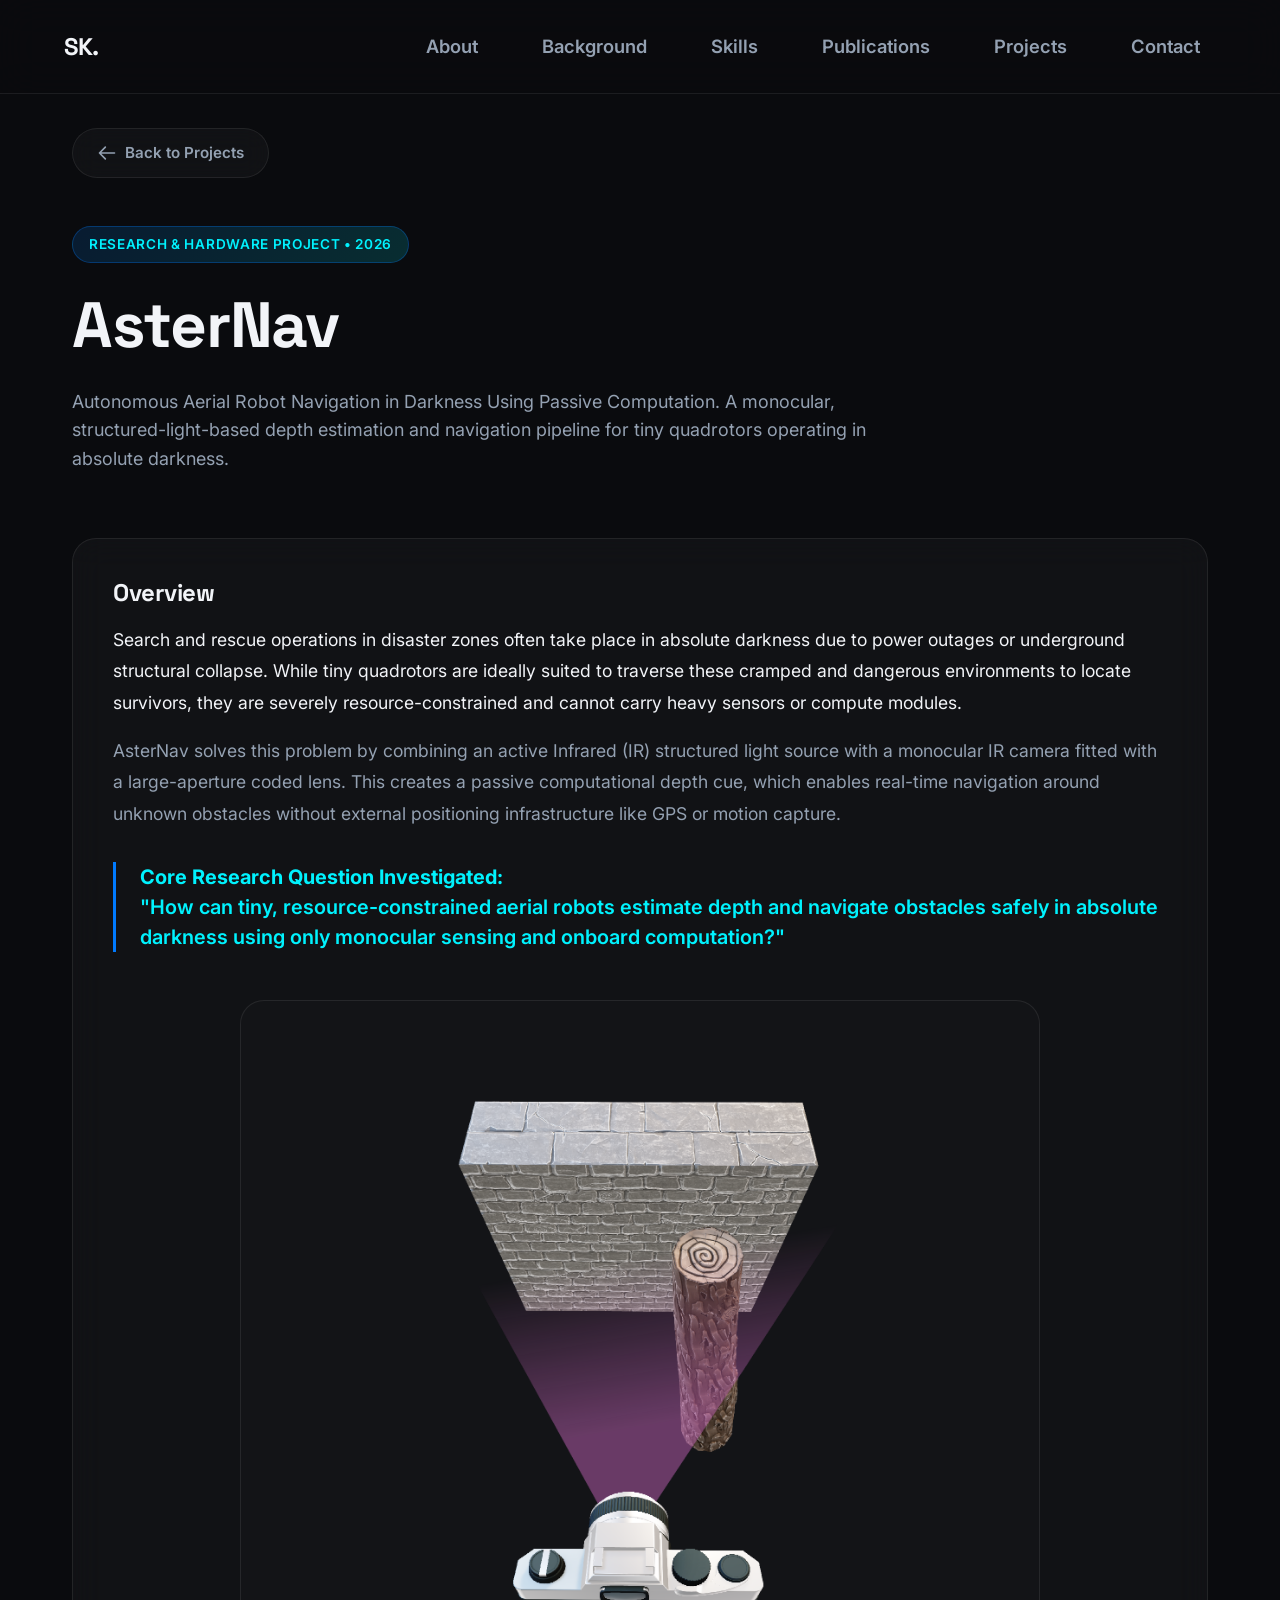
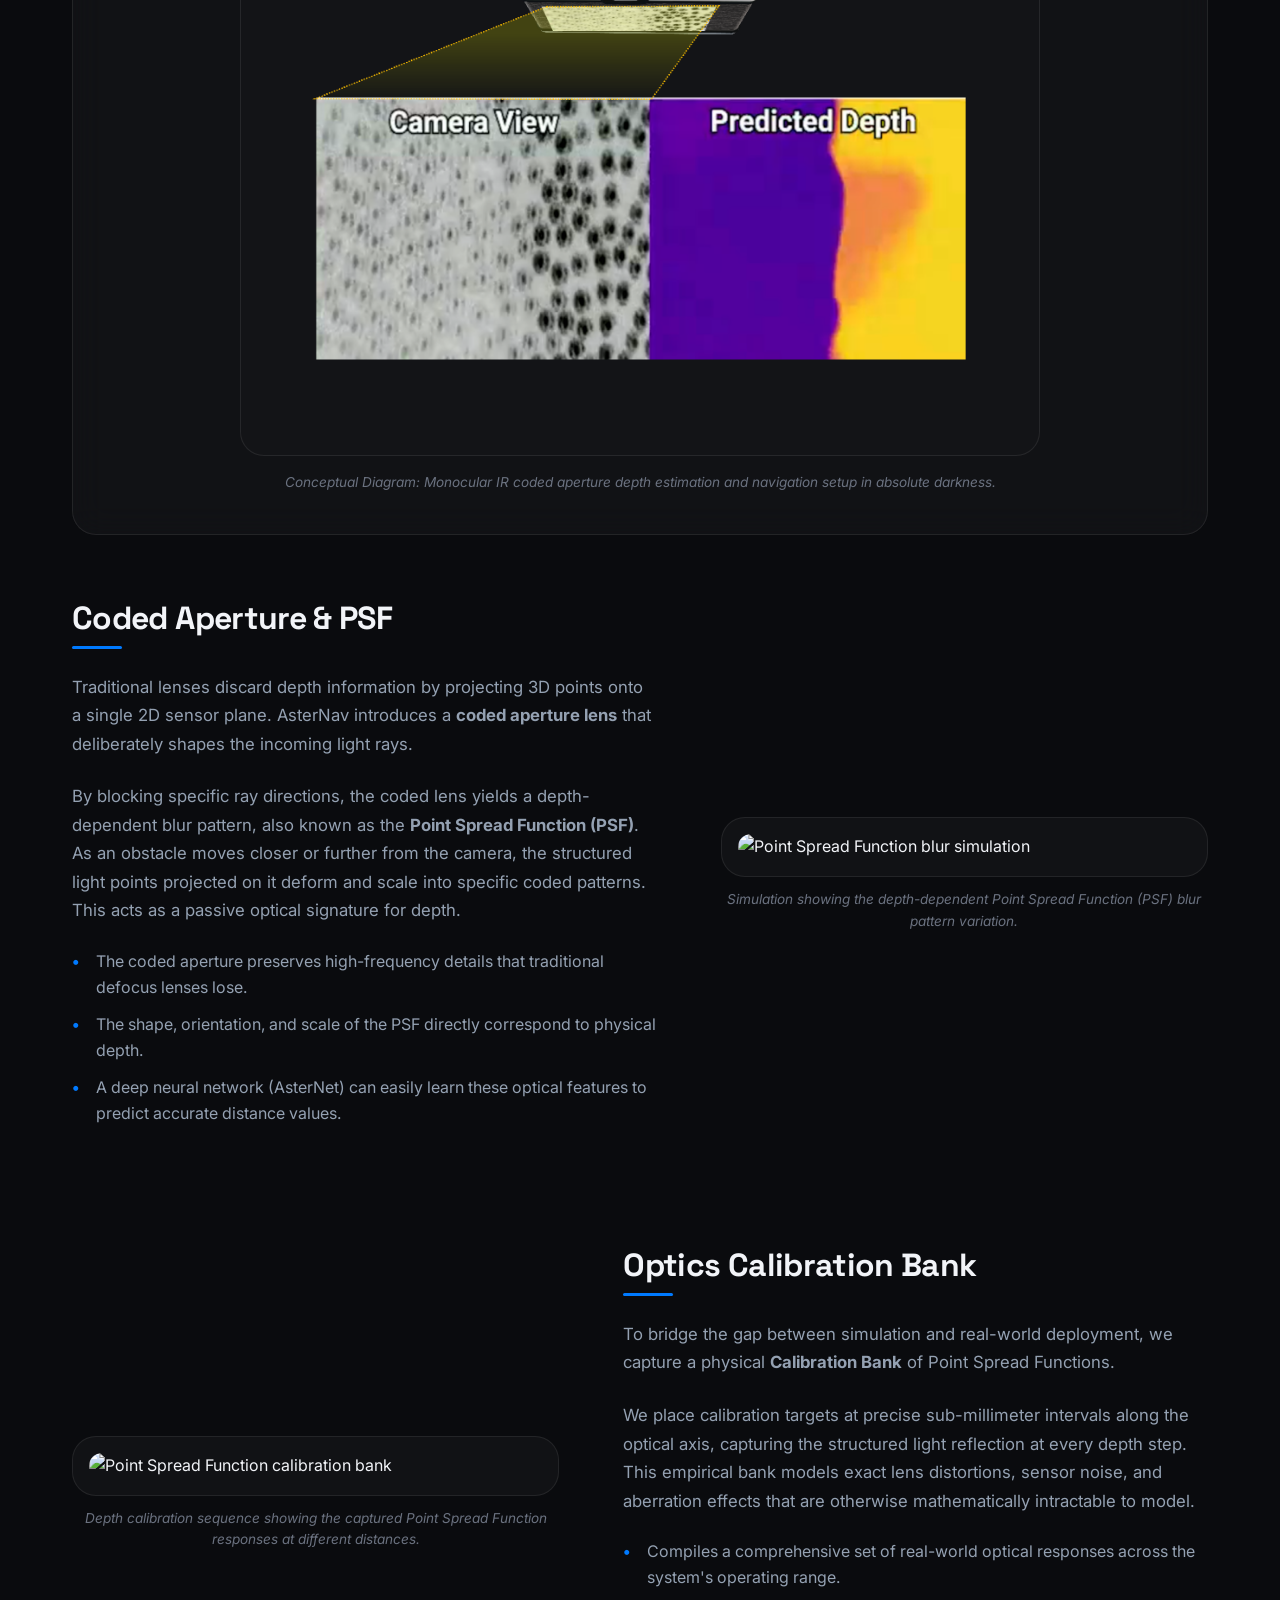
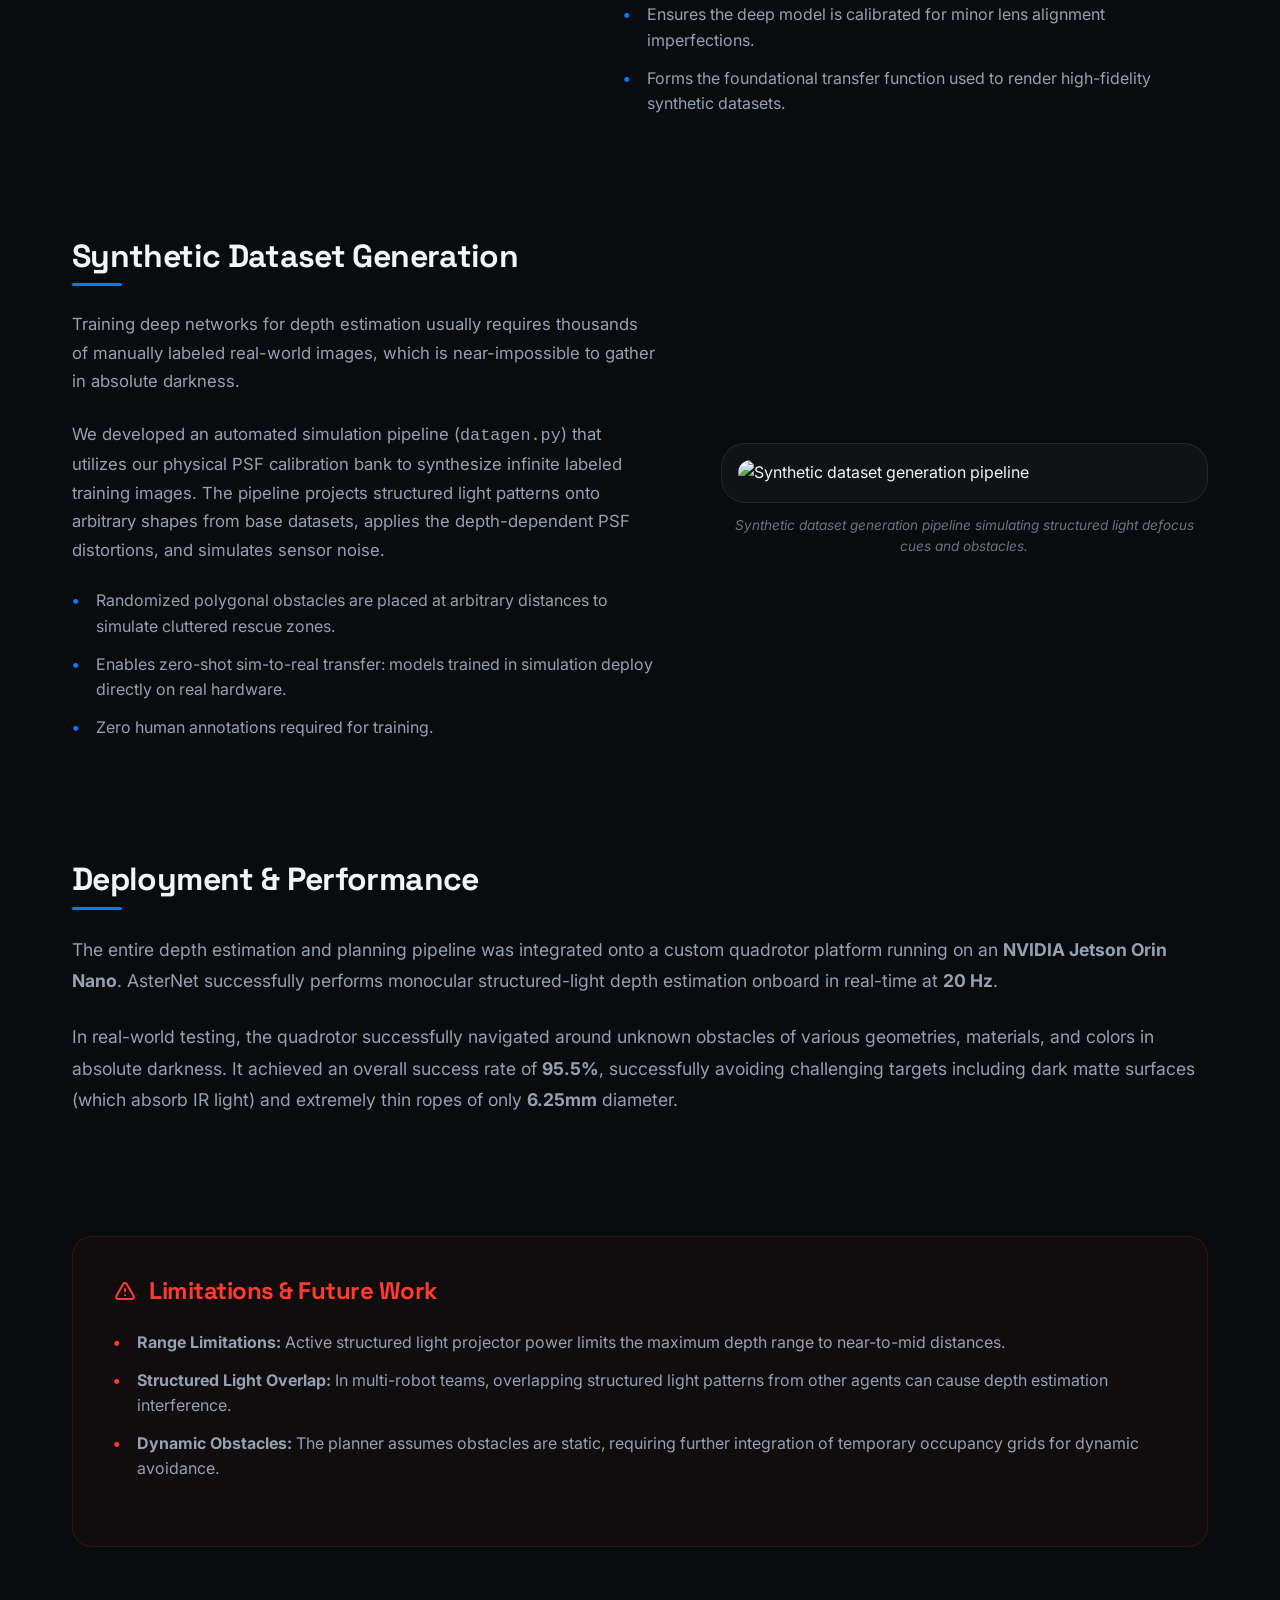
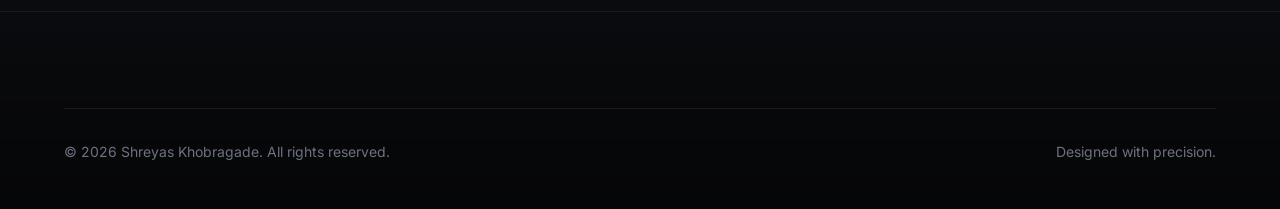
==== projects/asternav/index.html @ 2e22cbf7 "Add AsterNav project detail page with animated media assets" ====
<!DOCTYPE html>
<html lang="en">

<head>
    <meta charset="UTF-8">
    <meta name="viewport" content="width=device-width, initial-scale=1.0">
    <title>AsterNav: Autonomous Aerial Robot Navigation in Darkness | Shreyas Khobragade</title>
    <meta name="description"
        content="Detailed project page for AsterNav: Autonomous Aerial Robot Navigation in Darkness Using Passive Computation (published in IEEE RA-L 2026).">
    <link rel="preconnect" href="https://fonts.googleapis.com">
    <link rel="preconnect" href="https://fonts.gstatic.com" crossorigin>
    <link
        href="https://fonts.googleapis.com/css2?family=Inter:wght@300;400;600;800&family=Space+Grotesk:wght@400;700&display=swap"
        rel="stylesheet">
    <link rel="stylesheet" href="../../styles.css">
    <link rel="stylesheet" href="../../lightbox.css">
    <style>
        /* Specific project page override style adjustments */
        .project-detail-layout {
            max-width: 1200px;
            margin: 0 auto;
            padding: 8rem 2rem 4rem 2rem;
        }

        .back-btn {
            display: inline-flex;
            align-items: center;
            gap: 0.5rem;
            margin-bottom: 3rem;
            font-size: 0.95rem;
            font-weight: 600;
            color: var(--text-secondary);
            border: 1px solid var(--glass-border);
            padding: 0.75rem 1.5rem;
            border-radius: 30px;
            background: var(--glass-bg);
            backdrop-filter: blur(12px);
            transition: all var(--transition-fast);
            cursor: pointer;
        }

        .back-btn:hover {
            color: var(--text-primary);
            border-color: var(--accent-blue);
            box-shadow: 0 0 15px var(--accent-glow);
            transform: translateX(-4px);
        }

        .project-header {
            margin-bottom: 4rem;
        }

        .project-meta-pill {
            display: inline-block;
            background: linear-gradient(135deg, rgba(0, 122, 255, 0.15) 0%, rgba(0, 242, 254, 0.15) 100%);
            border: 1px solid rgba(0, 122, 255, 0.3);
            color: #00f2fe;
            padding: 0.4rem 1rem;
            border-radius: 30px;
            font-size: 0.85rem;
            font-weight: 600;
            text-transform: uppercase;
            letter-spacing: 0.05em;
            margin-bottom: 1.5rem;
        }

        .project-title-large {
            font-size: clamp(2.5rem, 6vw, 4rem);
            font-weight: 800;
            margin-bottom: 1.5rem;
            background: linear-gradient(135deg, var(--text-primary) 30%, var(--text-secondary) 100%);
            -webkit-background-clip: text;
            -webkit-text-fill-color: transparent;
        }

        .project-intro-card {
            background: var(--glass-bg);
            border: 1px solid var(--glass-border);
            border-radius: 24px;
            padding: 2.5rem;
            backdrop-filter: blur(16px);
            margin-bottom: 4rem;
        }

        .research-question {
            font-size: 1.25rem;
            font-weight: 600;
            color: #00f2fe;
            border-left: 3px solid var(--accent-blue);
            padding-left: 1.5rem;
            margin: 2rem 0;
            line-height: 1.5;
        }

        .section-grid {
            display: grid;
            grid-template-columns: 1.2fr 1fr;
            gap: 4rem;
            margin-bottom: 6rem;
            align-items: center;
        }

        .section-grid.reversed {
            grid-template-columns: 1fr 1.2fr;
        }

        .section-content h2 {
            font-size: 2rem;
            font-weight: 700;
            margin-bottom: 1.5rem;
            position: relative;
        }

        .section-content h2::after {
            content: '';
            display: block;
            width: 50px;
            height: 3px;
            background: var(--accent-blue);
            margin-top: 0.5rem;
            border-radius: 2px;
        }

        .section-content p {
            color: var(--text-secondary);
            margin-bottom: 1.5rem;
            font-size: 1.05rem;
            line-height: 1.7;
        }

        .section-content ul {
            list-style: none;
            margin-bottom: 1.5rem;
        }

        .section-content li {
            position: relative;
            padding-left: 1.5rem;
            margin-bottom: 0.75rem;
            color: var(--text-secondary);
        }

        .section-content li::before {
            content: "•";
            position: absolute;
            left: 0;
            color: var(--accent-blue);
            font-weight: bold;
        }

        .single-large-visual {
            background: var(--glass-bg);
            border: 1px solid var(--glass-border);
            border-radius: 24px;
            padding: 1rem;
            overflow: hidden;
            cursor: pointer;
            transition: all var(--transition-fast);
        }

        .single-large-visual img {
            width: 100%;
            height: auto;
            border-radius: 16px;
            transition: transform 0.5s ease;
        }

        .single-large-visual:hover {
            border-color: var(--accent-blue);
        }

        .single-large-visual:hover img {
            transform: scale(1.02);
        }

        .visual-label {
            text-align: center;
            font-size: 0.85rem;
            color: var(--text-tertiary);
            margin-top: 0.75rem;
            font-style: italic;
        }

        .limitations-box {
            background: rgba(255, 59, 48, 0.03);
            border: 1px solid rgba(255, 59, 48, 0.15);
            border-radius: 20px;
            padding: 2.5rem;
            margin-top: 4rem;
        }

        .limitations-box h3 {
            color: var(--accent-red);
            font-size: 1.5rem;
            margin-bottom: 1.5rem;
            display: flex;
            align-items: center;
            gap: 0.75rem;
        }

        .limitations-box li::before {
            color: var(--accent-red) !important;
        }

        /* Lightbox cursor override */
        .single-large-visual img {
            cursor: zoom-in;
        }

        @media (max-width: 968px) {
            .section-grid, .section-grid.reversed {
                grid-template-columns: 1fr;
                gap: 2.5rem;
            }
            .section-grid.reversed .section-visual {
                order: -1;
            }
            .project-detail-layout {
                padding-top: 6rem;
            }
        }
    </style>
</head>

<body>

    <!-- Navigation -->
    <nav class="navbar">
        <div class="nav-content">
            <a href="../../index.html" class="logo">SK.</a>
            <div class="nav-links">
                <a href="../../index.html#about">About</a>
                <a href="../../index.html#experience">Background</a>
                <a href="../../index.html#skills">Skills</a>
                <a href="../../index.html#publications">Publications</a>
                <a href="../../index.html#projects">Projects</a>
                <a href="../../index.html#contact">Contact</a>
            </div>
        </div>
    </nav>

    <!-- Main Content -->
    <main class="project-detail-layout">
        <!-- Back Button -->
        <a href="../../index.html#projects" class="back-btn">
            <svg width="20" height="20" fill="none" stroke="currentColor" viewBox="0 0 24 24">
                <path stroke-linecap="round" stroke-linejoin="round" stroke-width="2" d="M10 19l-7-7m0 0l7-7m-7 7h18"></path>
            </svg>
            Back to Projects
        </a>

        <!-- Project Header -->
        <header class="project-header">
            <span class="project-meta-pill">Research & Hardware Project • 2026</span>
            <h1 class="project-title-large">AsterNav</h1>
            <p class="tagline large-text" style="color: var(--text-secondary); max-width: 800px; line-height: 1.6;">
                Autonomous Aerial Robot Navigation in Darkness Using Passive Computation. A monocular, structured-light-based depth estimation and navigation pipeline for tiny quadrotors operating in absolute darkness.
            </p>
        </header>

        <!-- Project Intro & Core Question -->
        <section class="project-intro-card">
            <h2>Overview</h2>
            <p style="font-size: 1.1rem; line-height: 1.8; color: var(--text-primary); margin-top: 1rem;">
                Search and rescue operations in disaster zones often take place in absolute darkness due to power outages or underground structural collapse. While tiny quadrotors are ideally suited to traverse these cramped and dangerous environments to locate survivors, they are severely resource-constrained and cannot carry heavy sensors or compute modules.
            </p>
            <p style="font-size: 1.1rem; line-height: 1.8; color: var(--text-secondary); margin-top: 1rem;">
                AsterNav solves this problem by combining an active Infrared (IR) structured light source with a monocular IR camera fitted with a large-aperture coded lens. This creates a passive computational depth cue, which enables real-time navigation around unknown obstacles without external positioning infrastructure like GPS or motion capture.
            </p>
            <div class="research-question">
                <strong>Core Research Question Investigated:</strong><br>
                "How can tiny, resource-constrained aerial robots estimate depth and navigate obstacles safely in absolute darkness using only monocular sensing and onboard computation?"
            </div>
            <div style="margin-top: 3rem; text-align: center;">
                <div class="single-large-visual" style="max-width: 800px; margin: 0 auto; background: rgba(255,255,255,0.01);">
                    <img src="more_info/Approach.png" alt="Concept diagram of AsterNav monocular depth estimation" class="zoomable-img" style="width: 100%; height: auto;">
                </div>
                <div class="visual-label" style="margin-top: 1rem;">Conceptual Diagram: Monocular IR coded aperture depth estimation and navigation setup in absolute darkness.</div>
            </div>
        </section>

        <!-- Coded Aperture & PSF Section -->
        <section class="section-grid">
            <div class="section-content">
                <h2>Coded Aperture & PSF</h2>
                <p>
                    Traditional lenses discard depth information by projecting 3D points onto a single 2D sensor plane. AsterNav introduces a <strong>coded aperture lens</strong> that deliberately shapes the incoming light rays.
                </p>
                <p>
                    By blocking specific ray directions, the coded lens yields a depth-dependent blur pattern, also known as the <strong>Point Spread Function (PSF)</strong>. As an obstacle moves closer or further from the camera, the structured light points projected on it deform and scale into specific coded patterns. This acts as a passive optical signature for depth.
                </p>
                <ul>
                    <li>The coded aperture preserves high-frequency details that traditional defocus lenses lose.</li>
                    <li>The shape, orientation, and scale of the PSF directly correspond to physical depth.</li>
                    <li>A deep neural network (AsterNet) can easily learn these optical features to predict accurate distance values.</li>
                </ul>
            </div>
            <div class="section-visual">
                <div class="single-large-visual">
                    <img src="more_info/PSF.gif" alt="Point Spread Function blur simulation" class="zoomable-img">
                </div>
                <div class="visual-label">Simulation showing the depth-dependent Point Spread Function (PSF) blur pattern variation.</div>
            </div>
        </section>

        <!-- Calibration Bank Section -->
        <section class="section-grid reversed">
            <div class="section-visual">
                <div class="single-large-visual">
                    <img src="more_info/calibrationbank.gif" alt="Point Spread Function calibration bank" class="zoomable-img">
                </div>
                <div class="visual-label">Depth calibration sequence showing the captured Point Spread Function responses at different distances.</div>
            </div>
            <div class="section-content">
                <h2>Optics Calibration Bank</h2>
                <p>
                    To bridge the gap between simulation and real-world deployment, we capture a physical <strong>Calibration Bank</strong> of Point Spread Functions.
                </p>
                <p>
                    We place calibration targets at precise sub-millimeter intervals along the optical axis, capturing the structured light reflection at every depth step. This empirical bank models exact lens distortions, sensor noise, and aberration effects that are otherwise mathematically intractable to model.
                </p>
                <ul>
                    <li>Compiles a comprehensive set of real-world optical responses across the system's operating range.</li>
                    <li>Ensures the deep model is calibrated for minor lens alignment imperfections.</li>
                    <li>Forms the foundational transfer function used to render high-fidelity synthetic datasets.</li>
                </ul>
            </div>
        </section>

        <!-- Dataset Generation Section -->
        <section class="section-grid">
            <div class="section-content">
                <h2>Synthetic Dataset Generation</h2>
                <p>
                    Training deep networks for depth estimation usually requires thousands of manually labeled real-world images, which is near-impossible to gather in absolute darkness.
                </p>
                <p>
                    We developed an automated simulation pipeline (<code>datagen.py</code>) that utilizes our physical PSF calibration bank to synthesize infinite labeled training images. The pipeline projects structured light patterns onto arbitrary shapes from base datasets, applies the depth-dependent PSF distortions, and simulates sensor noise.
                </p>
                <ul>
                    <li>Randomized polygonal obstacles are placed at arbitrary distances to simulate cluttered rescue zones.</li>
                    <li>Enables zero-shot sim-to-real transfer: models trained in simulation deploy directly on real hardware.</li>
                    <li>Zero human annotations required for training.</li>
                </ul>
            </div>
            <div class="section-visual">
                <div class="single-large-visual">
                    <img src="more_info/datagen.gif" alt="Synthetic dataset generation pipeline" class="zoomable-img">
                </div>
                <div class="visual-label">Synthetic dataset generation pipeline simulating structured light defocus cues and obstacles.</div>
            </div>
        </section>

        <!-- Performance Section -->
        <section class="section-grid reversed">
            <div class="section-content" style="grid-column: span 2;">
                <h2>Deployment & Performance</h2>
                <p style="font-size: 1.1rem; line-height: 1.8;">
                    The entire depth estimation and planning pipeline was integrated onto a custom quadrotor platform running on an <strong>NVIDIA Jetson Orin Nano</strong>. AsterNet successfully performs monocular structured-light depth estimation onboard in real-time at <strong>20 Hz</strong>.
                </p>
                <p style="font-size: 1.1rem; line-height: 1.8;">
                    In real-world testing, the quadrotor successfully navigated around unknown obstacles of various geometries, materials, and colors in absolute darkness. It achieved an overall success rate of <strong>95.5%</strong>, successfully avoiding challenging targets including dark matte surfaces (which absorb IR light) and extremely thin ropes of only <strong>6.25mm</strong> diameter.
                </p>
            </div>
        </section>

        <!-- Limitations -->
        <section class="limitations-box section-content">
            <h3>
                <svg width="24" height="24" fill="none" stroke="currentColor" viewBox="0 0 24 24">
                    <path stroke-linecap="round" stroke-linejoin="round" stroke-width="2" d="M12 9v2m0 4h.01m-6.938 4h13.856c1.54 0 2.502-1.667 1.732-3L13.732 4c-.77-1.333-2.694-1.333-3.464 0L3.34 16c-.77 1.333.192 3 1.732 3z"></path>
                </svg>
                Limitations & Future Work
            </h3>
            <ul>
                <li><strong>Range Limitations:</strong> Active structured light projector power limits the maximum depth range to near-to-mid distances.</li>
                <li><strong>Structured Light Overlap:</strong> In multi-robot teams, overlapping structured light patterns from other agents can cause depth estimation interference.</li>
                <li><strong>Dynamic Obstacles:</strong> The planner assumes obstacles are static, requiring further integration of temporary occupancy grids for dynamic avoidance.</li>
            </ul>
        </section>
    </main>

    <!-- Footer -->
    <footer class="footer">
        <div class="footer-container">
            <div class="footer-bottom">
                <p>&copy; 2026 Shreyas Khobragade. All rights reserved.</p>
                <div class="tech-credit">
                    <span>Designed with precision.</span>
                </div>
            </div>
        </div>
    </footer>

    <!-- Lightbox Modal -->
    <div id="lightbox-modal" class="lightbox-modal">
        <span class="lightbox-close">&times;</span>
        <img class="lightbox-content" id="lightbox-img" alt="Lightbox Preview">
    </div>

    <!-- Lightbox script -->
    <script>
        document.addEventListener('DOMContentLoaded', () => {
            const modal = document.getElementById('lightbox-modal');
            const modalImg = document.getElementById('lightbox-img');
            const closeBtn = document.querySelector('.lightbox-close');
            const zoomableImages = document.querySelectorAll('.zoomable-img');

            if (!modal || !modalImg || !closeBtn) return;

            zoomableImages.forEach(img => {
                img.addEventListener('click', () => {
                    modal.classList.add('show');
                    modalImg.src = img.src;
                    modalImg.alt = img.alt || 'Full screen preview';
                    document.body.style.overflow = 'hidden';
                });
            });

            const closeModal = () => {
                modal.classList.remove('show');
                document.body.style.overflow = 'auto';
                setTimeout(() => {
                    if (!modal.classList.contains('show')) {
                        modalImg.src = '';
                    }
                }, 300);
            };

            closeBtn.addEventListener('click', closeModal);
            modal.addEventListener('click', (e) => {
                if (e.target !== modalImg) {
                    closeModal();
                }
            });
            document.addEventListener('keydown', (e) => {
                if (e.key === 'Escape') {
                    closeModal();
                }
            });
        });
    </script>
</body>

</html>
---- styles.css ----
/* ==========================================================================
   CSS Variables & Theme Configuration
   ========================================================================== */
:root {
    /* Color Palette - Shield.ai inspired sleek dark mode */
    --bg-primary: #0a0b0e;
    --bg-secondary: #12141a;
    --bg-tertiary: #1a1d24;

    --text-primary: #f2f4f8;
    --text-secondary: #94a1b2;
    --text-tertiary: #6b7280;

    --accent-red: #ff3b30;
    --accent-blue: #007aff;
    --accent-glow: rgba(0, 122, 255, 0.4);

    --glass-bg: rgba(255, 255, 255, 0.03);
    --glass-border: rgba(255, 255, 255, 0.08);

    /* Typography */
    /* Wattenberger inspired large, clear type system */
    --font-heading: 'Space Grotesk', sans-serif;
    --font-body: 'Inter', sans-serif;

    /* Spacing */
    --space-sm: 0.5rem;
    --space-md: 1rem;
    --space-lg: 2rem;
    --space-xl: 4rem;
    --space-xxl: 8rem;

    /* Transitions */
    --transition-fast: 0.2s ease;
    --transition-normal: 0.4s cubic-bezier(0.16, 1, 0.3, 1);
    --transition-slow: 0.8s cubic-bezier(0.16, 1, 0.3, 1);
}

/* ==========================================================================
   Reset & Base Styles
   ========================================================================== */
* {
    margin: 0;
    padding: 0;
    box-sizing: border-box;
}

html {
    scroll-behavior: smooth;
    font-size: 16px;
}

body {
    background-color: var(--bg-primary);
    color: var(--text-primary);
    font-family: var(--font-body);
    line-height: 1.6;
    overflow-x: hidden;
    -webkit-font-smoothing: antialiased;
}

h1,
h2,
h3,
h4,
.massive-text {
    font-family: var(--font-heading);
    line-height: 1.2;
    letter-spacing: -0.02em;
}

a {
    color: inherit;
    text-decoration: none;
}

img {
    max-width: 100%;
    height: auto;
    display: block;
}

.section {
    padding: var(--space-xxl) 0;
    position: relative;
}

.section-container {
    max-width: 1400px;
    margin: 0 auto;
    padding: 0 5%;
}

.dark-section {
    background-color: var(--bg-secondary);
}

/* ==========================================================================
   Components
   ========================================================================== */

/* Typography Utils */
.massive-text {
    font-size: clamp(3rem, 8vw, 6rem);
    font-weight: 700;
}

.large-text {
    font-size: clamp(1.1rem, 2vw, 1.35rem);
    line-height: 1.7;
    color: var(--text-secondary);
}

/* Glassmorphism */
.glass-panel {
    background: var(--glass-bg);
    backdrop-filter: blur(12px);
    -webkit-backdrop-filter: blur(12px);
    border: 1px solid var(--glass-border);
    border-radius: 24px;
    overflow: hidden;
}

/* Buttons */
.btn {
    display: inline-flex;
    align-items: center;
    justify-content: center;
    padding: 1rem 2rem;
    font-weight: 600;
    border-radius: 8px;
    transition: var(--transition-fast);
    cursor: pointer;
    font-family: var(--font-heading);
    letter-spacing: 0.05em;
    text-transform: uppercase;
    font-size: 0.875rem;
}

.btn-primary {
    background: var(--text-primary);
    color: var(--bg-primary);
    border: 1px solid var(--text-primary);
}

.btn-primary:hover {
    background: transparent;
    color: var(--text-primary);
}

.btn-outline {
    background: transparent;
    color: var(--text-primary);
    border: 1px solid var(--text-secondary);
}

.btn-outline:hover {
    border-color: var(--text-primary);
    box-shadow: 0 0 20px rgba(255, 255, 255, 0.1);
}

/* ==========================================================================
   Navigation
   ========================================================================== */
.navbar {
    position: fixed;
    top: 0;
    width: 100%;
    padding: 1.5rem 0;
    z-index: 100;
    background: rgba(10, 11, 14, 0.8);
    backdrop-filter: blur(20px);
    border-bottom: 1px solid var(--glass-border);
    transition: var(--transition-normal);
}

.nav-content {
    max-width: 1400px;
    margin: 0 auto;
    padding: 0 5%;
    display: flex;
    justify-content: space-between;
    align-items: center;
}

.logo {
    font-family: var(--font-heading);
    font-weight: 700;
    font-size: 1.5rem;
    letter-spacing: -0.05em;
}

.nav-links {
    display: flex;
    gap: 2rem;
}

.nav-links a {
    font-size: 1.15rem;
    font-weight: 600;
    color: var(--text-secondary);
    transition: var(--transition-fast);
    padding: 0.5rem 1rem;
}

.nav-links a:hover {
    color: var(--text-primary);
}

.mobile-menu-btn {
    display: none;
    background: none;
    border: none;
    cursor: pointer;
    width: 30px;
    height: 20px;
    position: relative;
    z-index: 101;
}

.mobile-menu-btn span {
    display: block;
    width: 100%;
    height: 2px;
    background: var(--text-primary);
    position: absolute;
    transition: 0.3s;
}

.mobile-menu-btn span:first-child {
    top: 0;
}

.mobile-menu-btn span:last-child {
    bottom: 0;
}

/* ==========================================================================
   Hero Section
   ========================================================================== */
.hero-section {
    min-height: 100vh;
    display: flex;
    align-items: center;
    padding-top: 80px;
    position: relative;
    overflow: hidden;
}

.hero-background {
    position: absolute;
    inset: 0;
    z-index: 0;
    pointer-events: none;
}

.glow {
    position: absolute;
    width: 600px;
    height: 600px;
    background: radial-gradient(circle, var(--accent-glow) 0%, rgba(0, 0, 0, 0) 70%);
    opacity: 0.5;
    border-radius: 50%;
    filter: blur(60px);
}

.glow-1 {
    top: -200px;
    right: -100px;
}

.glow-2 {
    bottom: -200px;
    left: -200px;
    background: radial-gradient(circle, rgba(255, 59, 48, 0.15) 0%, rgba(0, 0, 0, 0) 70%);
}

.grid-overlay {
    position: absolute;
    inset: 0;
    background-size: 50px 50px;
    background-image:
        linear-gradient(to right, rgba(255, 255, 255, 0.03) 1px, transparent 1px),
        linear-gradient(to bottom, rgba(255, 255, 255, 0.03) 1px, transparent 1px);
    mask-image: linear-gradient(to bottom, black 40%, transparent 100%);
    -webkit-mask-image: linear-gradient(to bottom, black 40%, transparent 100%);
}

.hero-content {
    position: relative;
    z-index: 1;
    display: grid;
    grid-template-columns: 1fr 1.3fr;
    /* Give more width to the collage */
    gap: 5rem;
    max-width: 1400px;
    margin: 0 auto;
    padding: 0 5%;
    align-items: center;
}

.hero-text {
    max-width: 600px;
}

.greeting {
    font-family: var(--font-heading);
    color: var(--accent-blue);
    font-weight: 600;
    margin-bottom: 1rem;
    letter-spacing: 0.05em;
    text-transform: uppercase;
}

.name {
    font-size: clamp(3rem, 6vw, 5rem);
    margin-bottom: 0.5rem;
}

.title {
    font-size: clamp(1.5rem, 3vw, 2.5rem);
    color: var(--text-secondary);
    margin-bottom: 2rem;
    font-weight: 400;
}

.tagline {
    font-size: 1.125rem;
    color: var(--text-tertiary);
    margin-bottom: 3rem;
    max-width: 80%;
}

.hero-social-links {
    display: flex;
    gap: 1.5rem;
    margin-bottom: 2rem;
    flex-wrap: wrap;
}

.social-icon {
    font-family: var(--font-heading);
    font-size: 0.95rem;
    font-weight: 600;
    color: var(--text-secondary);
    text-transform: uppercase;
    letter-spacing: 0.05em;
    position: relative;
    padding-bottom: 4px;
    transition: color 0.3s;
}

.social-icon::after {
    content: '';
    position: absolute;
    bottom: 0;
    left: 0;
    width: 0;
    height: 2px;
    background: var(--text-primary);
    transition: width 0.3s ease;
}

.social-icon:hover {
    color: var(--text-primary);
}

.social-icon:hover::after {
    width: 100%;
}

.social-icon.highlight {
    color: var(--accent-blue);
}

.social-icon.highlight::after {
    background: var(--accent-blue);
}

.hero-cta {
    display: flex;
    gap: 1.5rem;
}

.hero-visual {
    position: relative;
}

.collage-wrapper {
    display: grid;
    grid-template-columns: repeat(6, 1fr);
    gap: 1.5rem;
    width: 100%;
    align-items: center;
}

.collage-item {
    border-radius: 16px;
    overflow: hidden;
    box-shadow: 0 15px 35px -10px rgba(0, 0, 0, 0.5);
    transition: transform 0.4s ease, box-shadow 0.4s ease;
    aspect-ratio: 1/1;
    /* default */
    position: relative;
    z-index: 1;
}

.collage-item:hover {
    transform: translateY(-8px);
    box-shadow: 0 25px 45px -12px rgba(0, 122, 255, 0.3);
    z-index: 10;
}

/* 5-Image CSS Grid Layout */
.c-1 {
    grid-column: span 3;
    aspect-ratio: 4/5;
}

.c-2 {
    grid-column: span 3;
    aspect-ratio: 1/1;
    transform: translateY(2rem);
}

.c-3 {
    grid-column: span 2;
    aspect-ratio: 1/1;
    transform: translateY(-2rem);
}

.c-4 {
    grid-column: span 2;
    aspect-ratio: 4/5;
}

.c-5 {
    grid-column: span 2;
    aspect-ratio: 1/1;
    transform: translateY(1rem);
}

.c-1:hover,
.c-2:hover,
.c-3:hover,
.c-4:hover,
.c-5:hover {
    transform: translateY(-8px) scale(1.03);
    /* Override static transforms on hover */
}

.hero-img {
    width: 100%;
    height: 100%;
    object-fit: cover;
    filter: contrast(1.05) brightness(0.95);
    transition: transform 0.6s ease, filter 0.3s ease;
    cursor: zoom-in;
}

.collage-item:hover .hero-img {
    transform: scale(1.05);
    filter: contrast(1.1) brightness(1.05);
}

.img-overlay {
    position: absolute;
    inset: 0;
    background: linear-gradient(to top, rgba(10, 11, 14, 0.8), transparent);
}

.scroll-indicator {
    position: absolute;
    bottom: 40px;
    left: 50%;
    transform: translateX(-50%);
    z-index: 2;
    opacity: 0.6;
    transition: var(--transition-fast);
}

.scroll-indicator:hover {
    opacity: 1;
}

.mouse {
    width: 26px;
    height: 40px;
    border: 2px solid var(--text-secondary);
    border-radius: 14px;
    position: relative;
}

.wheel {
    width: 4px;
    height: 8px;
    background: var(--text-primary);
    border-radius: 2px;
    position: absolute;
    top: 6px;
    left: 50%;
    transform: translateX(-50%);
    animation: scroll 1.5s infinite;
}

@keyframes scroll {
    0% {
        top: 6px;
        opacity: 1;
    }

    100% {
        top: 20px;
        opacity: 0;
    }
}

/* ==========================================================================
   Section Headers
   ========================================================================== */
.section-header {
    margin-bottom: 4rem;
}

.section-header.center {
    text-align: center;
    display: flex;
    flex-direction: column;
    align-items: center;
}

.section-title {
    font-size: clamp(2.5rem, 5vw, 4rem);
    margin-bottom: 1rem;
}

.title-line {
    height: 2px;
    width: 60px;
    background: var(--accent-blue);
    margin-top: 1rem;
}

.section-subtitle {
    color: var(--text-secondary);
    font-size: 1.125rem;
    max-width: 600px;
}

/* ==========================================================================
   About Section
   ========================================================================== */
.about-content {
    display: grid;
    grid-template-columns: 1fr 1fr;
    gap: 4rem;
}

.about-text p {
    font-size: 1.25rem;
    color: var(--text-secondary);
    margin-bottom: 1.5rem;
}

.experience-timeline {
    border-left: 2px solid var(--glass-border);
    padding-left: 2rem;
}

.timeline-item {
    position: relative;
    margin-bottom: 3rem;
}

.timeline-dot {
    position: absolute;
    left: -2.45rem;
    top: 0;
    width: 16px;
    height: 16px;
    border-radius: 50%;
    background: var(--bg-primary);
    border: 2px solid var(--text-primary);
}

.timeline-date {
    font-family: var(--font-heading);
    color: var(--accent-blue);
    font-weight: 600;
    margin-bottom: 0.5rem;
}

.timeline-role {
    font-size: 1.25rem;
    margin-bottom: 0.25rem;
}

.timeline-company {
    color: var(--text-tertiary);
}

/* ==========================================================================
   Skills Section (stevenf7 inspired visual layout)
   ========================================================================== */
.skills-showcase {
    display: grid;
    grid-template-columns: repeat(auto-fit, minmax(280px, 1fr));
    gap: 2rem;
    margin-top: 4rem;
}

.skill-category {
    background: var(--bg-primary);
    padding: 2.5rem 2rem;
    border-radius: 24px;
    border: 1px solid var(--glass-border);
    transition: transform var(--transition-normal);
}

.skill-category:hover {
    transform: translateY(-5px);
    border-color: rgba(255, 255, 255, 0.1);
}

.skill-category h3 {
    font-size: 1.5rem;
    margin-bottom: 2rem;
    color: var(--text-primary);
}

.skill-cloud {
    display: flex;
    flex-wrap: wrap;
    gap: 0.75rem;
}

.skill-badge {
    padding: 0.5rem 1rem;
    background: var(--bg-tertiary);
    border-radius: 100px;
    font-size: 0.875rem;
    font-weight: 500;
    color: var(--text-secondary);
    border: 1px solid transparent;
    transition: var(--transition-fast);
    cursor: default;
    position: relative;
}

.skill-badge:hover {
    color: var(--text-primary);
    border-color: var(--text-primary);
    background: rgba(255, 255, 255, 0.05);
}

/* ==========================================================================
   Publications Section
   ========================================================================== */
.publications-list {
    display: flex;
    flex-direction: column;
    gap: 2rem;
    max-width: 900px;
}

.publication-item {
    display: flex;
    gap: 3rem;
    padding: 2rem;
    background: var(--bg-primary);
    border: 1px solid var(--glass-border);
    border-radius: 16px;
    transition: transform var(--transition-normal), border-color var(--transition-fast);
}

.publication-item:hover {
    transform: translateX(10px);
    border-color: rgba(255, 255, 255, 0.15);
}

.pub-year {
    font-family: var(--font-heading);
    font-size: 1.5rem;
    font-weight: 700;
    color: var(--text-tertiary);
    min-width: 80px;
}

.pub-details h3 {
    font-size: 1.25rem;
    margin-bottom: 0.5rem;
    line-height: 1.4;
    color: var(--text-primary);
}

.pub-venue {
    color: var(--text-secondary);
    font-size: 1rem;
    margin-bottom: 1rem;
    font-style: italic;
}

.pub-link {
    font-family: var(--font-heading);
    font-size: 0.875rem;
    font-weight: 600;
    color: var(--accent-blue);
    text-transform: uppercase;
    letter-spacing: 0.05em;
    display: inline-flex;
    align-items: center;
}

/* ==========================================================================
   Projects Section (Wattenberger inspired bold layout)
   ========================================================================== */
.projects-grid {
    display: flex;
    flex-direction: column;
    gap: 8rem;
}

.project-card {
    display: grid;
    grid-template-columns: 1.2fr 1fr;
    gap: 4rem;
    align-items: center;
}

.project-card:nth-child(even) {
    grid-template-columns: 1fr 1.2fr;
}

.project-card:nth-child(even) .project-visual {
    order: 2;
}

.project-card:nth-child(even) .project-info {
    order: 1;
}

.project-visual {
    position: relative;
    border-radius: 20px;
    aspect-ratio: 16/10;
}

.project-img {
    width: 100%;
    height: 100%;
    object-fit: cover;
    transition: transform 0.7s ease;
}

.project-visual:hover .project-img {
    transform: scale(1.03);
}

.overlay-ui {
    position: absolute;
    top: 1.5rem;
    left: 1.5rem;
    z-index: 10;
}

.status-indicator {
    display: inline-flex;
    align-items: center;
    padding: 0.4rem 0.8rem;
    background: rgba(0, 0, 0, 0.6);
    backdrop-filter: blur(8px);
    border: 1px solid rgba(255, 255, 255, 0.1);
    border-radius: 100px;
    font-size: 0.75rem;
    font-weight: 600;
    text-transform: uppercase;
    letter-spacing: 0.05em;
}

.status-indicator.live::before {
    content: '';
    width: 6px;
    height: 6px;
    background: #34c759;
    border-radius: 50%;
    margin-right: 8px;
    box-shadow: 0 0 8px #34c759;
}

.project-meta {
    display: flex;
    gap: 1rem;
    align-items: center;
    margin-bottom: 1rem;
    font-family: var(--font-heading);
    color: var(--accent-blue);
    font-size: 0.9rem;
    font-weight: 600;
}

.project-meta .year {
    color: var(--text-tertiary);
}

.project-title {
    font-size: clamp(2rem, 4vw, 3.5rem);
    margin-bottom: 1.5rem;
}

.project-desc {
    margin-bottom: 2rem;
}

.tech-stack {
    display: flex;
    flex-wrap: wrap;
    gap: 1rem;
    list-style: none;
    margin-bottom: 3rem;
    font-family: var(--font-heading);
    font-size: 0.875rem;
    color: var(--text-secondary);
}

.project-links {
    display: flex;
    gap: 2rem;
    flex-wrap: wrap;
}

.link-item {
    display: flex;
    align-items: center;
    gap: 0.5rem;
    font-weight: 500;
    font-size: 1rem;
    padding-bottom: 4px;
}

.hover-underline {
    position: relative;
}

.hover-underline::after {
    content: '';
    position: absolute;
    bottom: 0;
    left: 0;
    width: 0;
    height: 1px;
    background: var(--text-primary);
    transition: width 0.3s ease;
}

.hover-underline:hover::after {
    width: 100%;
}

/* ==========================================================================
   Footer
   ========================================================================== */
.footer {
    border-top: 1px solid var(--glass-border);
    padding: 6rem 0 3rem;
    background: linear-gradient(to bottom, transparent, rgba(0, 0, 0, 0.5));
}

.footer-container {
    max-width: 1400px;
    margin: 0 auto;
    padding: 0 5%;
}

.footer-top {
    display: grid;
    grid-template-columns: 2fr 1fr;
    gap: 4rem;
    margin-bottom: 6rem;
}

.footer-branding h2 {
    font-size: clamp(3rem, 6vw, 5rem);
    margin-bottom: 1rem;
    color: var(--text-secondary);
}

.footer-branding p {
    font-size: 1.25rem;
    color: var(--text-tertiary);
    margin-bottom: 2rem;
}

.flex-col {
    display: flex;
    flex-direction: column;
    gap: 1.5rem;
}

.footer-links h3 {
    font-size: 1.25rem;
    margin-bottom: 1rem;
}

.footer-links a {
    color: var(--text-secondary);
    font-size: 1.1rem;
    transition: color 0.2s;
}

.footer-links a:hover {
    color: var(--text-primary);
}

.footer-bottom {
    display: flex;
    justify-content: space-between;
    align-items: center;
    padding-top: 2rem;
    border-top: 1px solid var(--glass-border);
    color: var(--text-tertiary);
    font-size: 0.875rem;
}

/* ==========================================================================
   Animations & Interactivity Styles
   ========================================================================== */

/* Initial states for JS reveal */
.reveal-text,
.reveal-up,
.reveal-fade {
    opacity: 0;
}

.reveal-text {
    transform: translateY(20px);
}

.reveal-up {
    transform: translateY(40px);
}

/* Animation classes added via JS */
.animate {
    animation: revealUp 0.8s cubic-bezier(0.16, 1, 0.3, 1) forwards;
}

.animate-fade {
    animation: fadeIn 1.2s ease forwards;
}

.stagger-1 {
    animation-delay: 0.1s;
}

.stagger-2 {
    animation-delay: 0.2s;
}

.stagger-3 {
    animation-delay: 0.3s;
}

.stagger-4 {
    animation-delay: 0.4s;
}

@keyframes revealUp {
    from {
        opacity: 0;
        transform: translateY(30px);
    }

    to {
        opacity: 1;
        transform: translateY(0);
    }
}

@keyframes fadeIn {
    from {
        opacity: 0;
    }

    to {
        opacity: 1;
    }
}

/* ==========================================================================
   Responsive Design
   ========================================================================== */
@media (max-width: 1024px) {

    .project-card,
    .project-card:nth-child(even) {
        grid-template-columns: 1fr;
        gap: 3rem;
    }

    .project-card:nth-child(even) .project-visual {
        order: 1;
    }

    .project-card:nth-child(even) .project-info {
        order: 2;
    }

    .about-content {
        grid-template-columns: 1fr;
        gap: 3rem;
    }
}

@media (max-width: 768px) {
    .hero-content {
        grid-template-columns: 1fr;
        text-align: center;
        gap: 3rem;
    }

    .hero-cta {
        justify-content: center;
    }

    .greeting,
    .tagline {
        margin-left: auto;
        margin-right: auto;
    }

    .image-wrapper {
        max-width: 400px;
        margin: 0 auto;
        transform: none;
    }

    .image-wrapper:hover {
        transform: none;
    }

    .nav-links {
        display: none;
        /* Add JS functionality to toggle mobile menu if needed */
    }

    .mobile-menu-btn {
        display: block;
    }

    .footer-top {
        grid-template-columns: 1fr;
    }
}
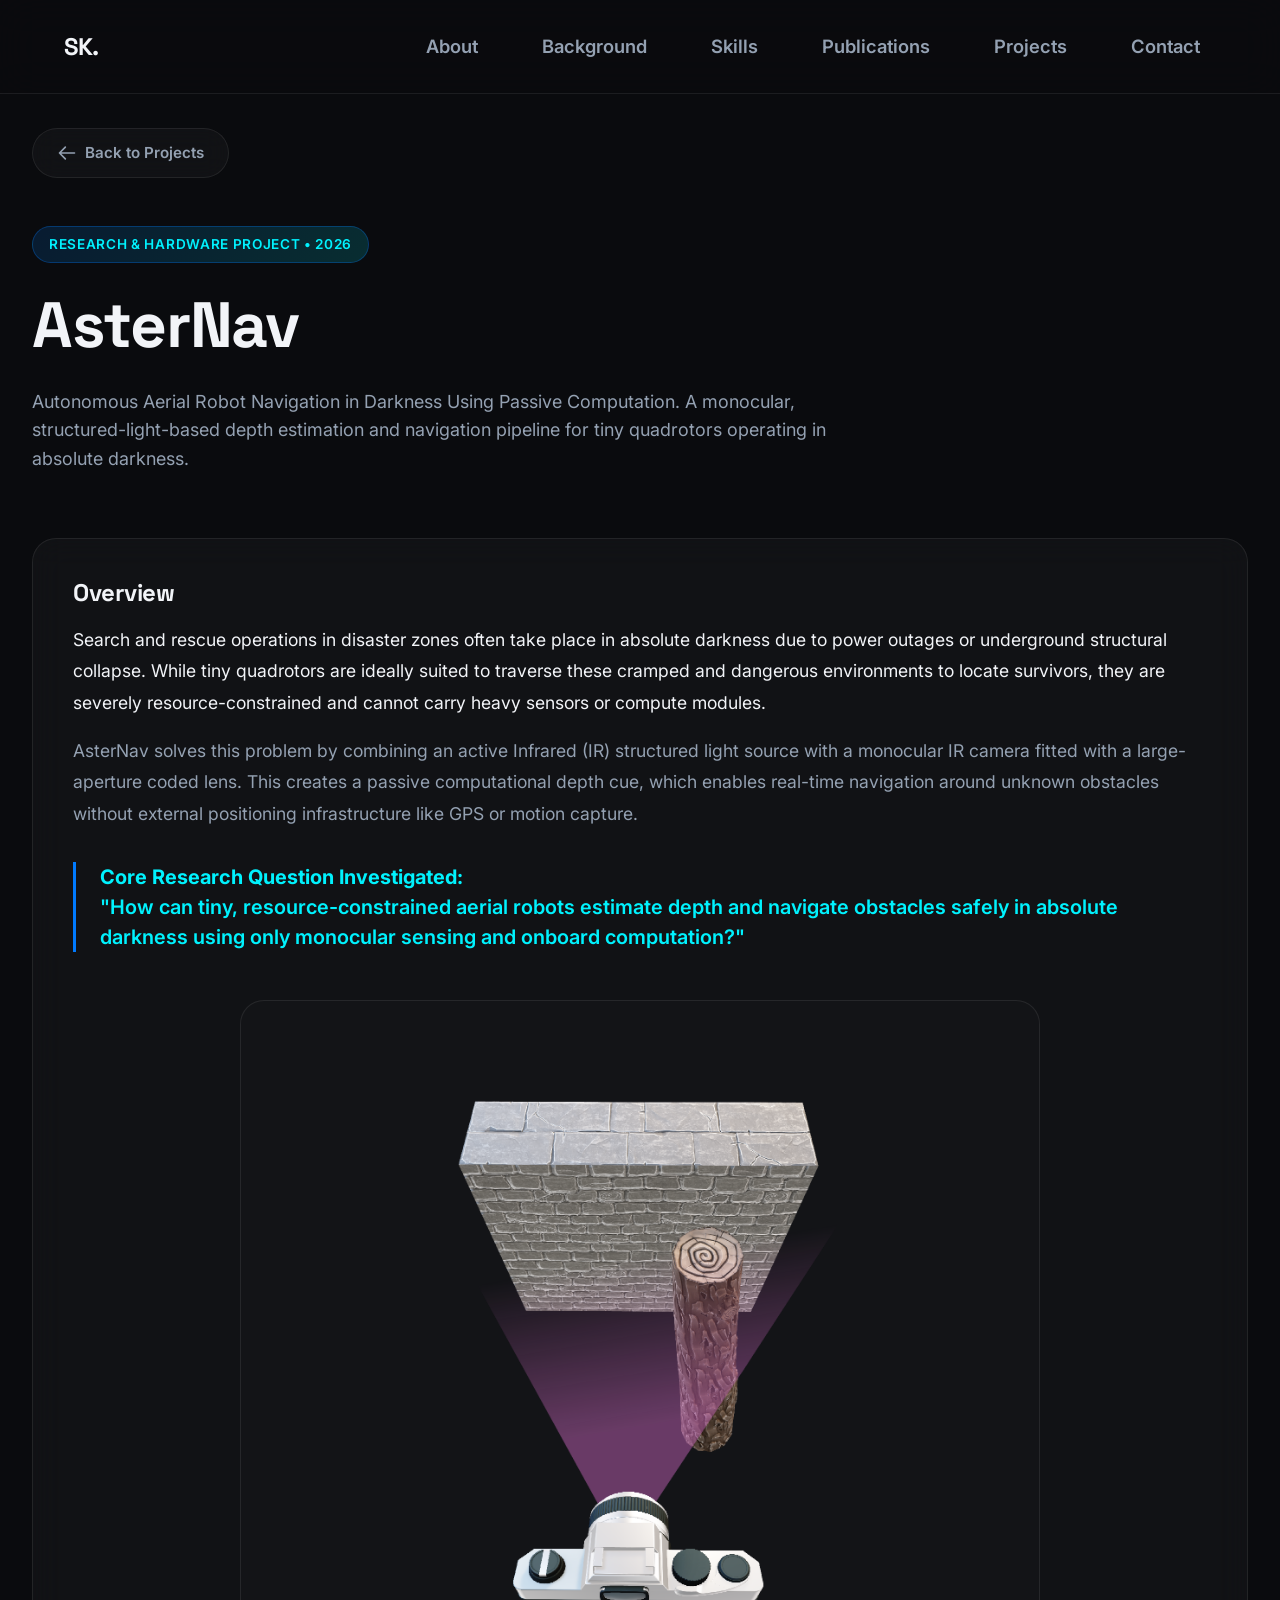
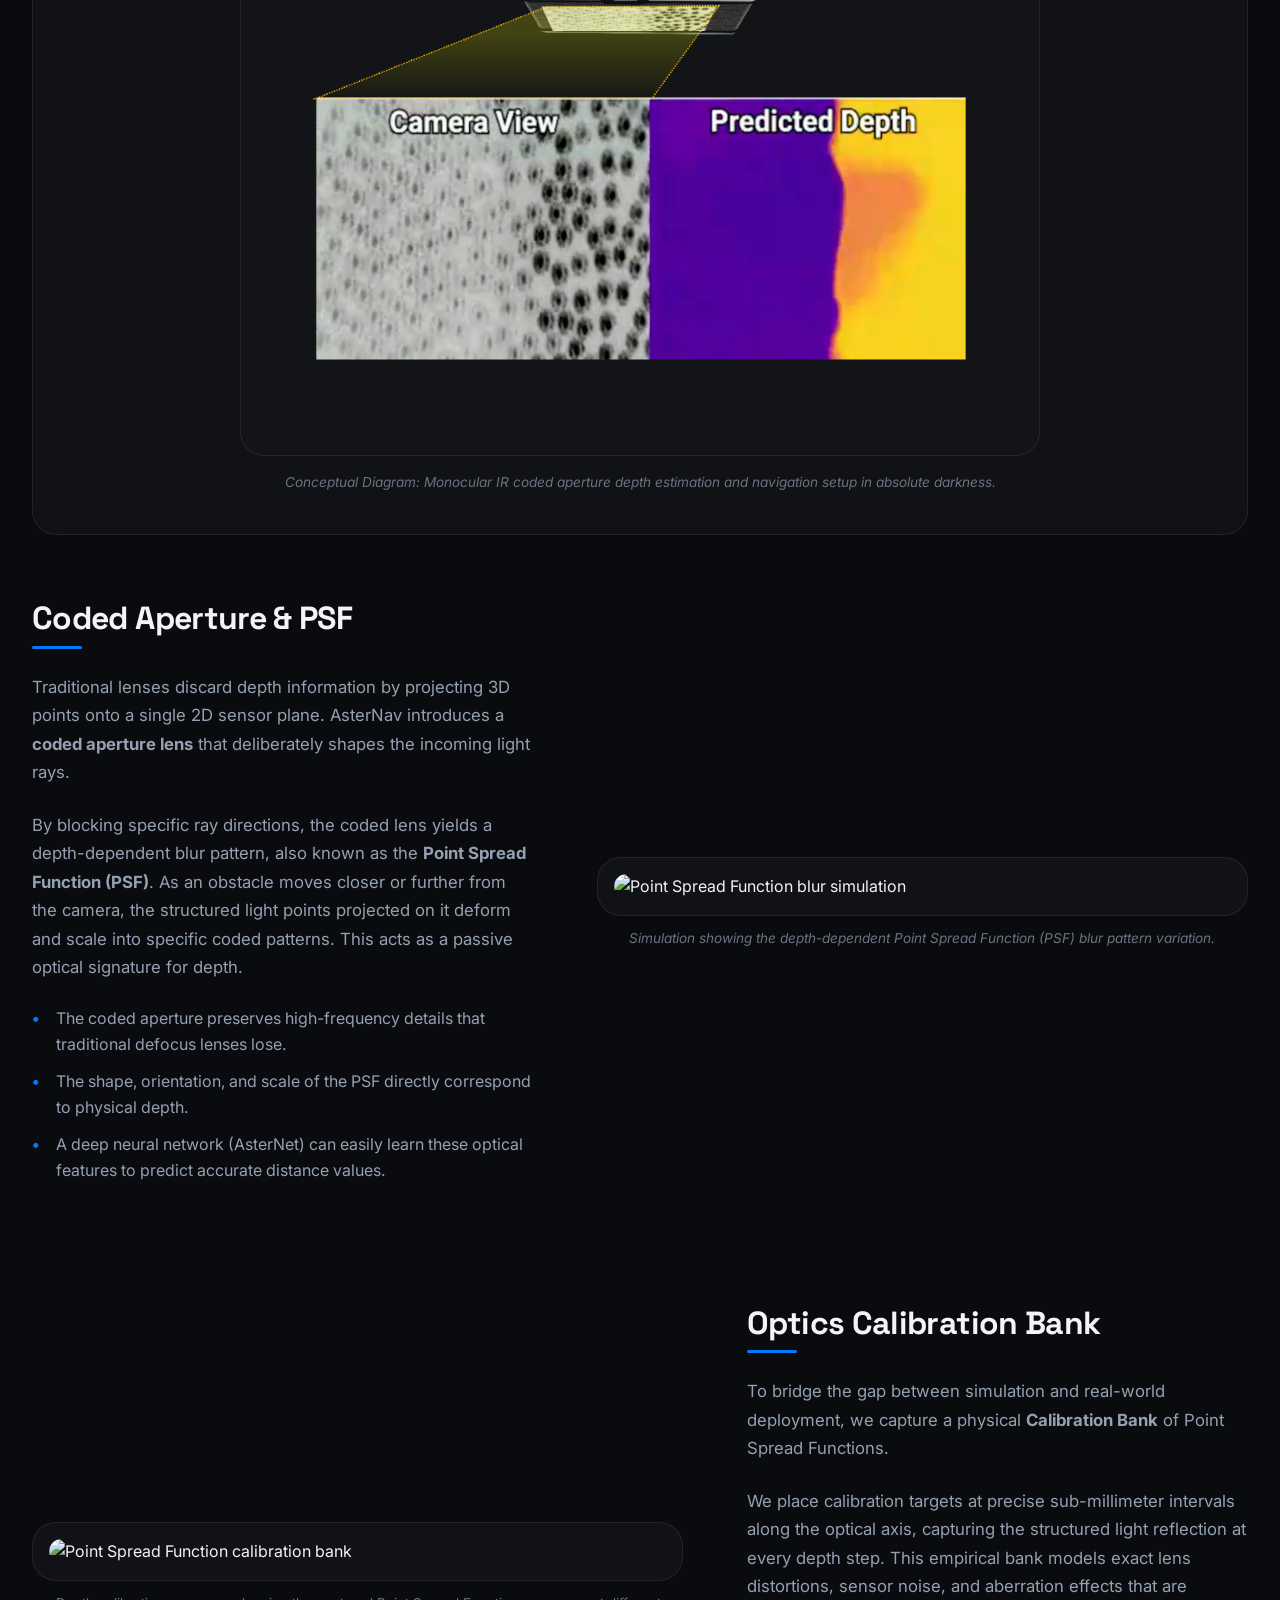
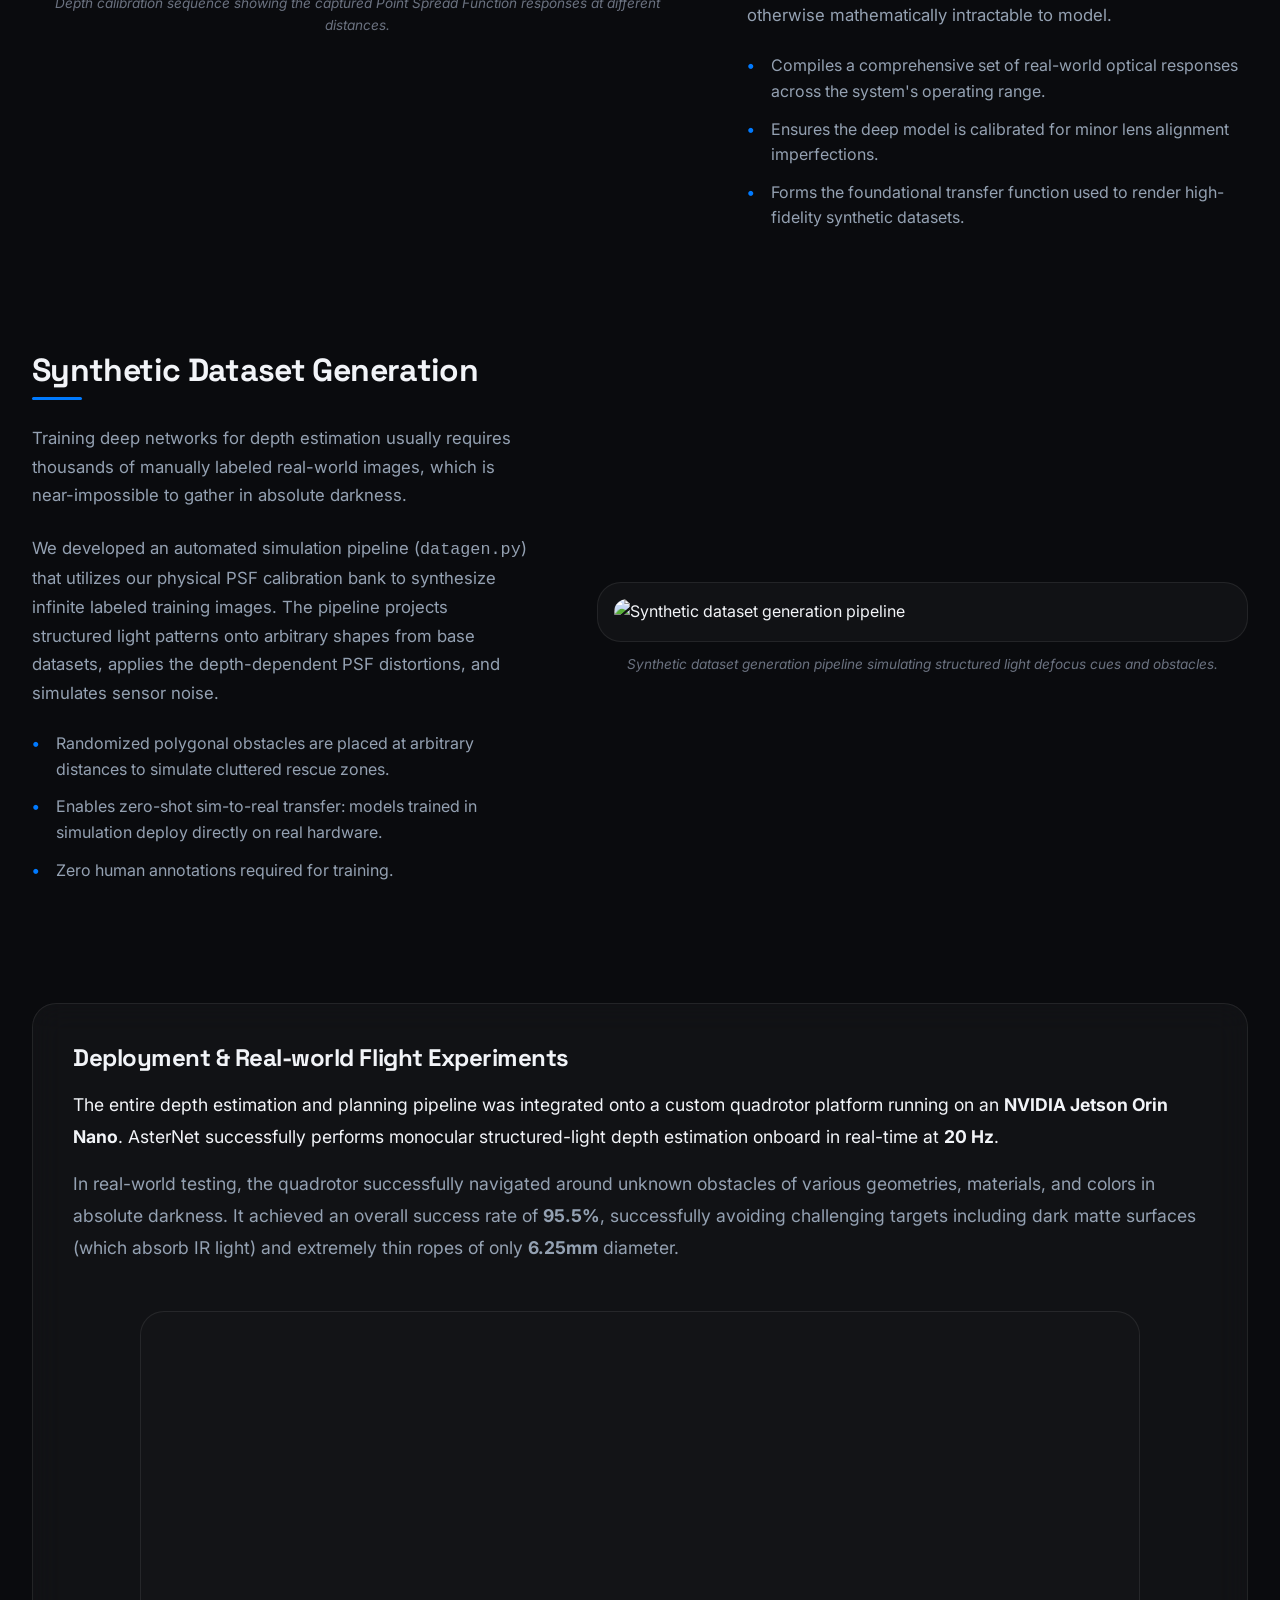
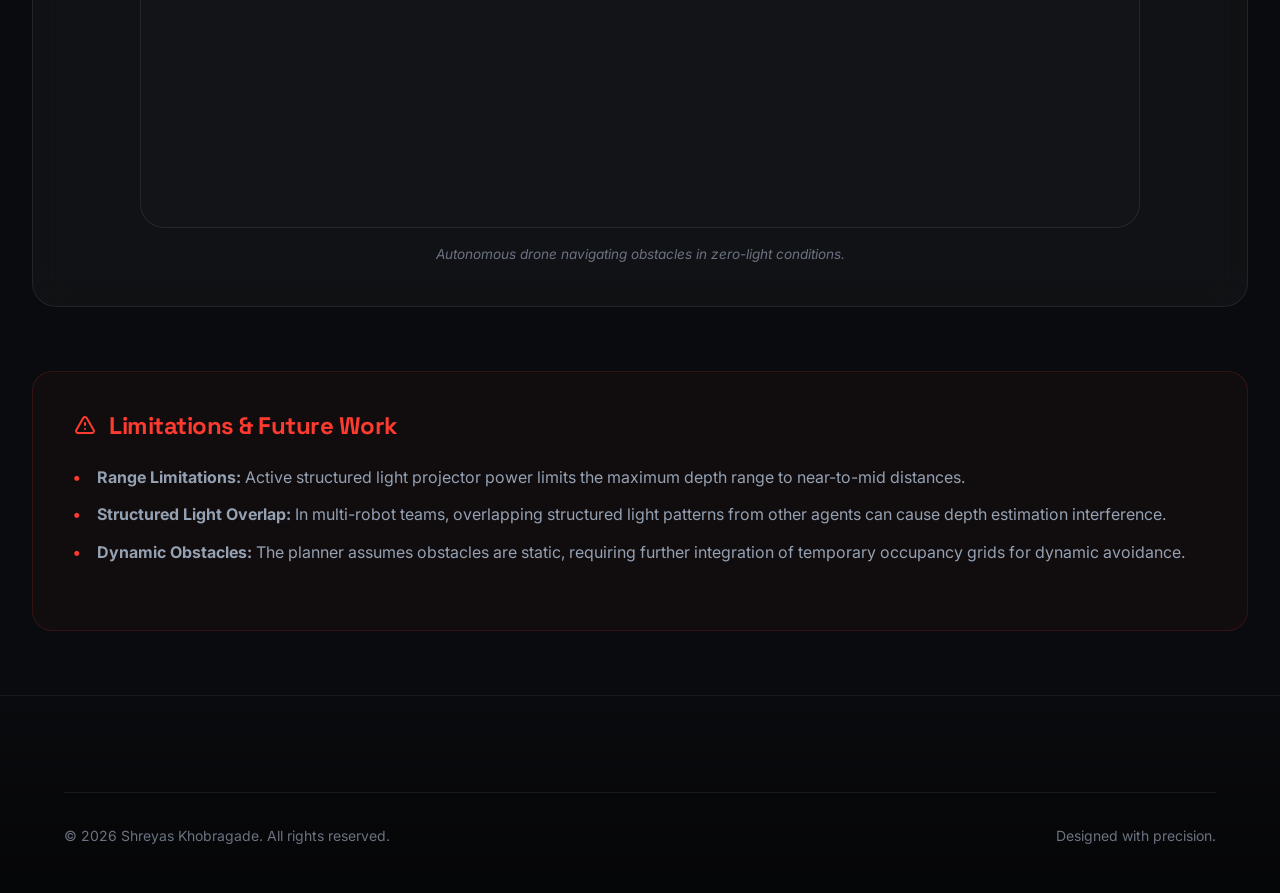
==== commit f219e93c: "Enlarge AsterNav media assets and add compressed real-world flight experiment video MP4 with lightbo" ====
--- a/projects/asternav/index.html
+++ b/projects/asternav/index.html
@@ -17,11 +17,11 @@
     <style>
         /* Specific project page override style adjustments */
         .project-detail-layout {
-            max-width: 1200px;
+            max-width: 1300px;
             margin: 0 auto;
             padding: 8rem 2rem 4rem 2rem;
         }
-
+        
         .back-btn {
             display: inline-flex;
             align-items: center;
@@ -94,14 +94,14 @@
 
         .section-grid {
             display: grid;
-            grid-template-columns: 1.2fr 1fr;
+            grid-template-columns: 1fr 1.3fr;
             gap: 4rem;
             margin-bottom: 6rem;
             align-items: center;
         }
 
         .section-grid.reversed {
-            grid-template-columns: 1fr 1.2fr;
+            grid-template-columns: 1.3fr 1fr;
         }
 
         .section-content h2 {
@@ -158,7 +158,8 @@
             transition: all var(--transition-fast);
         }
 
-        .single-large-visual img {
+        .single-large-visual img,
+        .single-large-visual video {
             width: 100%;
             height: auto;
             border-radius: 16px;
@@ -169,7 +170,8 @@
             border-color: var(--accent-blue);
         }
 
-        .single-large-visual:hover img {
+        .single-large-visual:hover img,
+        .single-large-visual:hover video {
             transform: scale(1.02);
         }
 
@@ -203,7 +205,8 @@
         }
 
         /* Lightbox cursor override */
-        .single-large-visual img {
+        .single-large-visual img,
+        .single-large-visual video {
             cursor: zoom-in;
         }
 
@@ -351,16 +354,23 @@
             </div>
         </section>
 
-        <!-- Performance Section -->
-        <section class="section-grid reversed">
-            <div class="section-content" style="grid-column: span 2;">
-                <h2>Deployment & Performance</h2>
-                <p style="font-size: 1.1rem; line-height: 1.8;">
-                    The entire depth estimation and planning pipeline was integrated onto a custom quadrotor platform running on an <strong>NVIDIA Jetson Orin Nano</strong>. AsterNet successfully performs monocular structured-light depth estimation onboard in real-time at <strong>20 Hz</strong>.
-                </p>
-                <p style="font-size: 1.1rem; line-height: 1.8;">
-                    In real-world testing, the quadrotor successfully navigated around unknown obstacles of various geometries, materials, and colors in absolute darkness. It achieved an overall success rate of <strong>95.5%</strong>, successfully avoiding challenging targets including dark matte surfaces (which absorb IR light) and extremely thin ropes of only <strong>6.25mm</strong> diameter.
-                </p>
+        <!-- Performance & Flight Experiments Section -->
+        <section class="project-intro-card" style="margin-top: 4rem; margin-bottom: 4rem;">
+            <h2>Deployment & Real-world Flight Experiments</h2>
+            <p style="font-size: 1.1rem; line-height: 1.8; color: var(--text-primary); margin-top: 1rem;">
+                The entire depth estimation and planning pipeline was integrated onto a custom quadrotor platform running on an <strong>NVIDIA Jetson Orin Nano</strong>. AsterNet successfully performs monocular structured-light depth estimation onboard in real-time at <strong>20 Hz</strong>.
+            </p>
+            <p style="font-size: 1.1rem; line-height: 1.8; color: var(--text-secondary); margin-top: 1rem;">
+                In real-world testing, the quadrotor successfully navigated around unknown obstacles of various geometries, materials, and colors in absolute darkness. It achieved an overall success rate of <strong>95.5%</strong>, successfully avoiding challenging targets including dark matte surfaces (which absorb IR light) and extremely thin ropes of only <strong>6.25mm</strong> diameter.
+            </p>
+            <div style="margin-top: 3rem; text-align: center;">
+                <div class="single-large-visual" style="max-width: 1000px; margin: 0 auto; background: rgba(255,255,255,0.01);">
+                    <video autoplay loop muted playsinline class="zoomable-video" style="width: 100%; height: auto; border-radius: 16px; display: block;">
+                        <source src="more_info/flight_experiment.mp4" type="video/mp4">
+                        Your browser does not support the video tag.
+                    </video>
+                </div>
+                <div class="visual-label" style="margin-top: 1rem;">Autonomous drone navigating obstacles in zero-light conditions.</div>
             </div>
         </section>
 
@@ -395,7 +405,8 @@
     <!-- Lightbox Modal -->
     <div id="lightbox-modal" class="lightbox-modal">
         <span class="lightbox-close">&times;</span>
-        <img class="lightbox-content" id="lightbox-img" alt="Lightbox Preview">
+        <img class="lightbox-content" id="lightbox-img" alt="Lightbox Preview" style="display: none;">
+        <video class="lightbox-content" id="lightbox-video" autoplay loop muted playsinline style="display: none; width: 100%; max-width: 1100px; border-radius: 16px;"></video>
     </div>
 
     <!-- Lightbox script -->
@@ -403,16 +414,34 @@
         document.addEventListener('DOMContentLoaded', () => {
             const modal = document.getElementById('lightbox-modal');
             const modalImg = document.getElementById('lightbox-img');
+            const modalVideo = document.getElementById('lightbox-video');
             const closeBtn = document.querySelector('.lightbox-close');
             const zoomableImages = document.querySelectorAll('.zoomable-img');
-
-            if (!modal || !modalImg || !closeBtn) return;
+            const zoomableVideos = document.querySelectorAll('.zoomable-video');
+
+            if (!modal || !modalImg || !modalVideo || !closeBtn) return;
 
             zoomableImages.forEach(img => {
                 img.addEventListener('click', () => {
                     modal.classList.add('show');
+                    modalImg.style.display = 'block';
+                    modalVideo.style.display = 'none';
                     modalImg.src = img.src;
                     modalImg.alt = img.alt || 'Full screen preview';
+                    document.body.style.overflow = 'hidden';
+                });
+            });
+
+            zoomableVideos.forEach(video => {
+                video.addEventListener('click', () => {
+                    const source = video.querySelector('source');
+                    if (!source) return;
+                    modal.classList.add('show');
+                    modalImg.style.display = 'none';
+                    modalVideo.style.display = 'block';
+                    modalVideo.src = source.src;
+                    modalVideo.load();
+                    modalVideo.play().catch(err => console.log('Video play interrupted:', err));
                     document.body.style.overflow = 'hidden';
                 });
             });
@@ -423,13 +452,17 @@
                 setTimeout(() => {
                     if (!modal.classList.contains('show')) {
                         modalImg.src = '';
+                        modalVideo.pause();
+                        modalVideo.src = '';
+                        modalImg.style.display = 'none';
+                        modalVideo.style.display = 'none';
                     }
                 }, 300);
             };
 
             closeBtn.addEventListener('click', closeModal);
             modal.addEventListener('click', (e) => {
-                if (e.target !== modalImg) {
+                if (e.target !== modalImg && e.target !== modalVideo) {
                     closeModal();
                 }
             });
